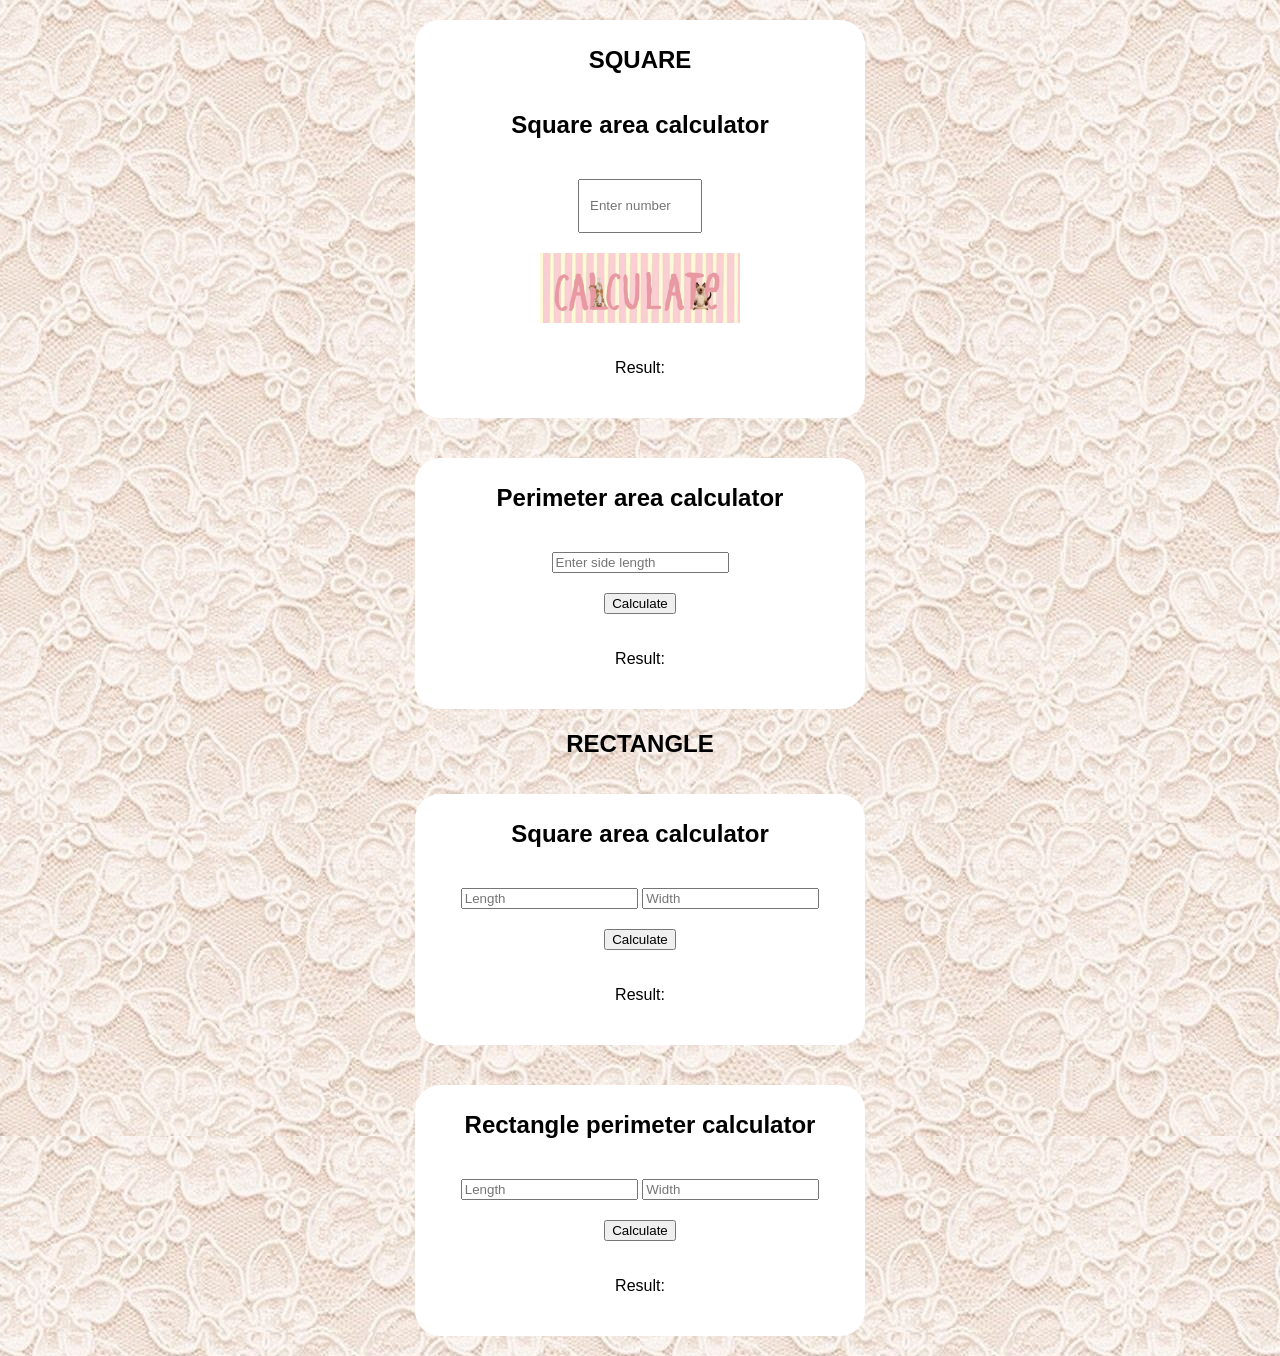
==== page-cat.html @ a0e6dc60 "Add initial HTML, CSS, and JavaScript for Cat Calculator functionality" ====
<!DOCTYPE html>
<html>

<head>
    <title>Cat Calculator</title>
    <link rel="stylesheet" href="index.css">
</head>

<body>

    <body class="cat-page"></body>

    <div class="calculator">
        <h1 class="text">SQUARE</h1>
        <h2 class="text">Square area calculator</h2>

        <input class="input" id="numberInput" type="number" placeholder="Enter number">

        <button id="calculateBtn" class="calculate"></button>

        <p id="result">Result:</p>

    </div>
    <div class="calculator">

        <h2 class="text">Perimeter area calculator</h2>

        <input id="sideInput" type="number" placeholder="Enter side length">

        <button id="btn2">Calculate</button>

        <p id="result2">Result:</p>

    </div>

    <h1 class="text">RECTANGLE</h1>
    <div class="calculator">

        <h2 class="text">Square area calculator</h2>

        <div class="inputs">
            <input id="lengthInput" type="number" placeholder="Length">

            <input id="widthInput" type="number" placeholder="Width">
        </div>

        <button id="rectangleAreaBtn">Calculate</button>

        <p id="rectangleAreaResult">Result:</p>

    </div>

    <div class="calculator">

        <h2 class="text">Rectangle perimeter calculator</h2>

        <div class="inputs">
            <input id="perimeterLength" type="number" placeholder="Length">

            <input id="perimeterWidth" type="number" placeholder="Width">
        </div>

        <button id="rectanglePerimeterBtn">Calculate</button>

        <p id="rectanglePerimeterResult">Result:</p>

    </div>



    <script src="script.js"></script>
</body>

</html>
---- index.css ----
body {
    margin: 0;
    font-family: sans-serif;
    text-align: center;
}

.choose {
    display: flex;
    justify-content: center;
    align-items: center;
    gap: 40px;
    height: 80vh;
}

.img-btn {
    display: inline-block;
    text-decoration: none;
    cursor: pointer;
}

.img-btn img {
    width: 220px;
    height: 150px;
    object-fit: cover;
    border-radius: 30px;
    box-shadow: 0 10px 20px rgba(0, 0, 0, 0.2);
    transition: transform 0.3s ease;
    /* Плавность увеличения */

}

.img-btn:hover img {
    transform: scale(1.05);
    /* Эффект увеличения при наведении */
}

.text {
    font-size: 24px;
    margin-top: 1px;
}

.choose {
    display: flex;
    gap: 150px;
}



@media (max-width: 1000px) {
    .text {
        font-size: 32px;
        padding: 0 15px;
    }

    .choose {
        flex-direction: column;
        gap: 30px;
        height: auto;
        margin-top: 30px;
        flex-direction: column;
        gap: 30px;
    }

    .img-btn img {
        width: 280px;
        height: 180px;
        margin-top: 0;
    }

    .calculator {
        width: 95%;
        padding: 20px;
    }

    input,
    button {
        width: 100%;
        font-size: 20px;
        padding: 15px;
        box-sizing: border-box;
    }
}

body {
    display: flex;
    flex-direction: column;
    align-items: center;
}


.calculator {
    width: 300px;
    padding: 25px;
    margin: 20px;
    border-radius: 25px;
    background: white;
    width: 90%;
    max-width: 400px;
}

body {
    background-image: url("assets/pink-detaild-background.jpg");
}

.calculate {
    background-image: url("assets/calculate-light-pink.jpg");
}

.calculate {
    width: 200px;
    height: 70px;

    background-image: url("assets/calculate-light-pink.jpg");
    background-size: cover;
    background-position: center;

    border: none;
    cursor: pointer;
}

.calculator {
    display: flex;
    flex-direction: column;
    align-items: center;
    gap: 20px;
}

.input {
    width: 100px;
    height: 30px;
    padding: 10px;
    ;
}
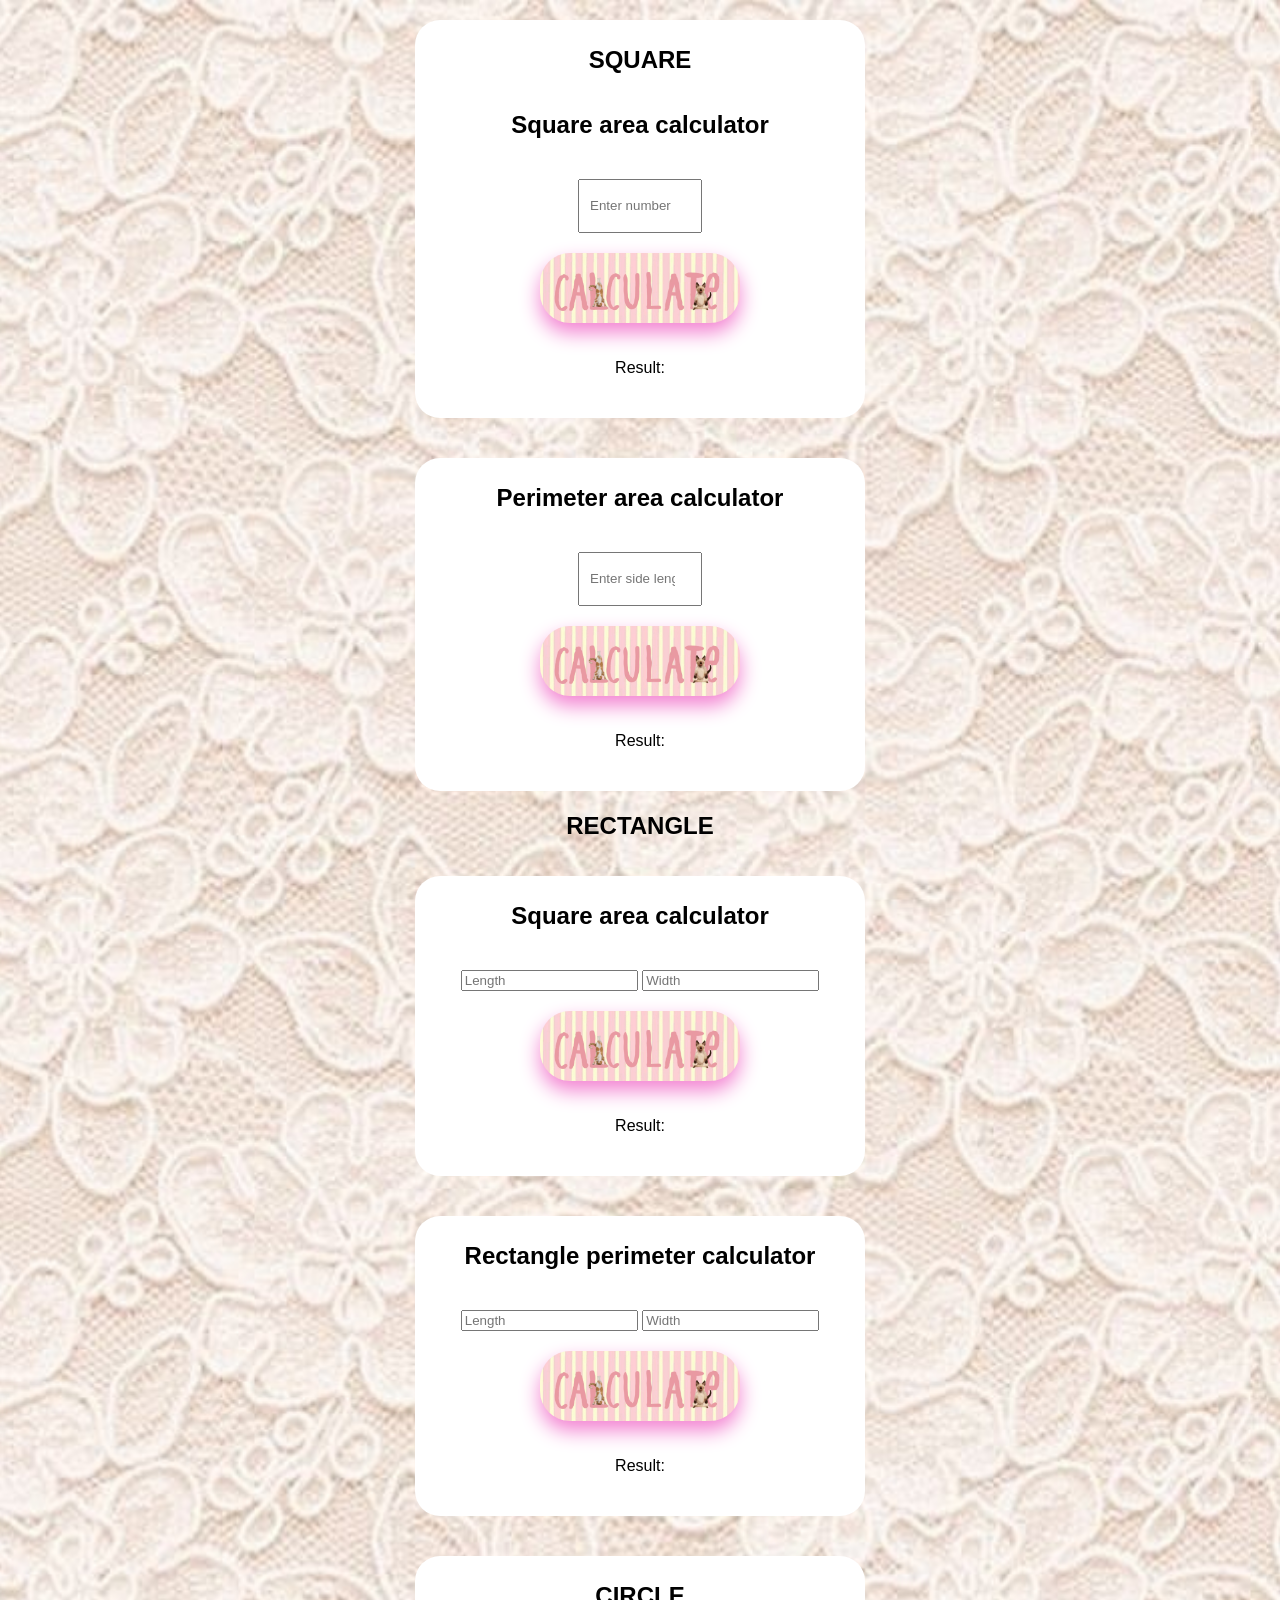
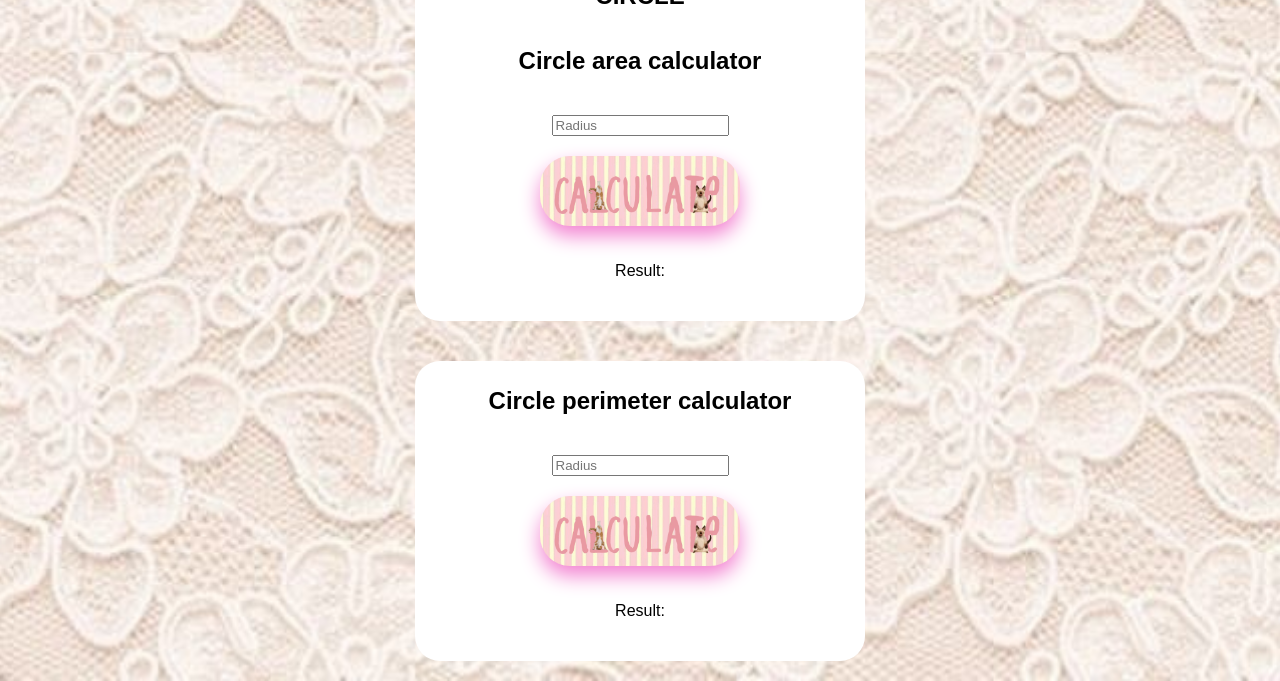
==== commit a579631d: "Add calculator functionality for circle area and perimeter; update HTML and CSS for dog calculator p" ====
--- a/page-cat.html
+++ b/page-cat.html
@@ -8,67 +8,96 @@
 
 <body>
 
-    <body class="cat-page"></body>
+    <body class="cat-page">
+        <div class="calculator">
+            <h1 class="text">SQUARE</h1>
+            <h2 class="text">Square area calculator</h2>
 
-    <div class="calculator">
-        <h1 class="text">SQUARE</h1>
-        <h2 class="text">Square area calculator</h2>
+            <input class="input" id="numberInput" type="number" placeholder="Enter number">
 
-        <input class="input" id="numberInput" type="number" placeholder="Enter number">
+            <button id="calculateBtn" class="calculate"></button>
 
-        <button id="calculateBtn" class="calculate"></button>
+            <p id="result">Result:</p>
 
-        <p id="result">Result:</p>
+        </div>
+        <div class="calculator">
 
-    </div>
-    <div class="calculator">
+            <h2 class="text">Perimeter area calculator</h2>
 
-        <h2 class="text">Perimeter area calculator</h2>
+            <input class="input" id="sideInput" type="number" placeholder="Enter side length">
 
-        <input id="sideInput" type="number" placeholder="Enter side length">
+            <button id="btn2" class="calculate"></button>
 
-        <button id="btn2">Calculate</button>
+            <p id="result2">Result:</p>
 
-        <p id="result2">Result:</p>
-
-    </div>
-
-    <h1 class="text">RECTANGLE</h1>
-    <div class="calculator">
-
-        <h2 class="text">Square area calculator</h2>
-
-        <div class="inputs">
-            <input id="lengthInput" type="number" placeholder="Length">
-
-            <input id="widthInput" type="number" placeholder="Width">
         </div>
 
-        <button id="rectangleAreaBtn">Calculate</button>
+        <h1 class="text">RECTANGLE</h1>
+        <div class="calculator">
 
-        <p id="rectangleAreaResult">Result:</p>
+            <h2 class="text">Square area calculator</h2>
 
-    </div>
+            <div class="inputs">
+                <input id="lengthInput" type="number" placeholder="Length">
 
-    <div class="calculator">
+                <input id="widthInput" type="number" placeholder="Width">
+            </div>
 
-        <h2 class="text">Rectangle perimeter calculator</h2>
+            <button id="rectangleAreaBtn" class="calculate"></button>
 
-        <div class="inputs">
-            <input id="perimeterLength" type="number" placeholder="Length">
+            <p id="rectangleAreaResult">Result:</p>
 
-            <input id="perimeterWidth" type="number" placeholder="Width">
         </div>
 
-        <button id="rectanglePerimeterBtn">Calculate</button>
+        <div class="calculator">
 
-        <p id="rectanglePerimeterResult">Result:</p>
+            <h2 class="text">Rectangle perimeter calculator</h2>
 
-    </div>
+            <div class="inputs">
+                <input id="perimeterLength" type="number" placeholder="Length">
+
+                <input id="perimeterWidth" type="number" placeholder="Width">
+            </div>
+
+            <button id="rectanglePerimeterBtn" class="calculate"></button>
+
+            <p id="rectanglePerimeterResult">Result:</p>
+
+        </div>
 
 
 
-    <script src="script.js"></script>
-</body>
+        <div class="calculator">
+            <h1 class="text">CIRCLE</h1>
+            <h2 class="text">Circle area calculator</h2>
+
+            <div class="inputs">
+                <input id="radiusInput" type="number" placeholder="Radius">
+            </div>
+
+            <button id="circleAreaBtn" class="calculate"></button>
+
+            <p id="circleAreaResult">Result:</p>
+
+        </div>
+
+        <div class="calculator">
+
+            <h2 class="text">Circle perimeter calculator</h2>
+
+            <div class="inputs">
+                <input id="radiusInput" type="number" placeholder="Radius">
+            </div>
+
+            <button id="circlePerimeterBtn" class="calculate"></button>
+
+            <p id="circlePerimeterResult">Result:</p>
+
+        </div>
+
+
+
+        <script src="script.js"></script>
+    </body>
 
 </html>
--- a/index.css
+++ b/index.css
@@ -37,11 +37,6 @@
 .text {
     font-size: 24px;
     margin-top: 1px;
-}
-
-.choose {
-    display: flex;
-    gap: 150px;
 }
 
 
@@ -98,9 +93,6 @@
     max-width: 400px;
 }
 
-body {
-    background-image: url("assets/pink-detaild-background.jpg");
-}
 
 .calculate {
     background-image: url("assets/calculate-light-pink.jpg");
@@ -109,13 +101,35 @@
 .calculate {
     width: 200px;
     height: 70px;
-
     background-image: url("assets/calculate-light-pink.jpg");
     background-size: cover;
     background-position: center;
-
+    box-shadow: 0 10px 20px rgb(243, 132, 210);
+    transition: transform 0.3s ease;
     border: none;
     cursor: pointer;
+    border-radius: 30px;
+}
+
+.calculate:hover {
+    transform: scale(1.05);
+}
+
+.calculate2 {
+    width: 200px;
+    height: 70px;
+    background-image: url("assets/calculate-blue.png");
+    background-size: cover;
+    background-position: center;
+    box-shadow: 0 10px 20px rgb(132, 212, 243);
+    transition: transform 0.3s ease;
+    border: none;
+    cursor: pointer;
+    border-radius: 30px;
+}
+
+.calculate2:hover {
+    transform: scale(1.05);
 }
 
 .calculator {
@@ -131,3 +145,42 @@
     padding: 10px;
     ;
 }
+
+.choose-page {
+    background-image: url("assets/mops-lisun.mp4");
+    background-size: cover;
+    background-position: center;
+    background-repeat: no-repeat;
+}
+
+.cat-page {
+    background-image: url("assets/pink-detaild-background.jpg");
+    background-size: cover;
+    background-position: center;
+    background-repeat: no-repeat;
+}
+
+.dog-page {
+    background-image: url("assets/blue-scuasres.jpg");
+    background-size: cover;
+    background-position: center;
+    background-repeat: no-repeat;
+}
+
+body {
+    margin: 0;
+}
+
+.background-video {
+    position: fixed;
+    inset: 0;
+    width: 100%;
+    height: 100%;
+    object-fit: cover;
+    z-index: -1;
+}
+
+.content {
+    position: relative;
+    z-index: 1;
+}
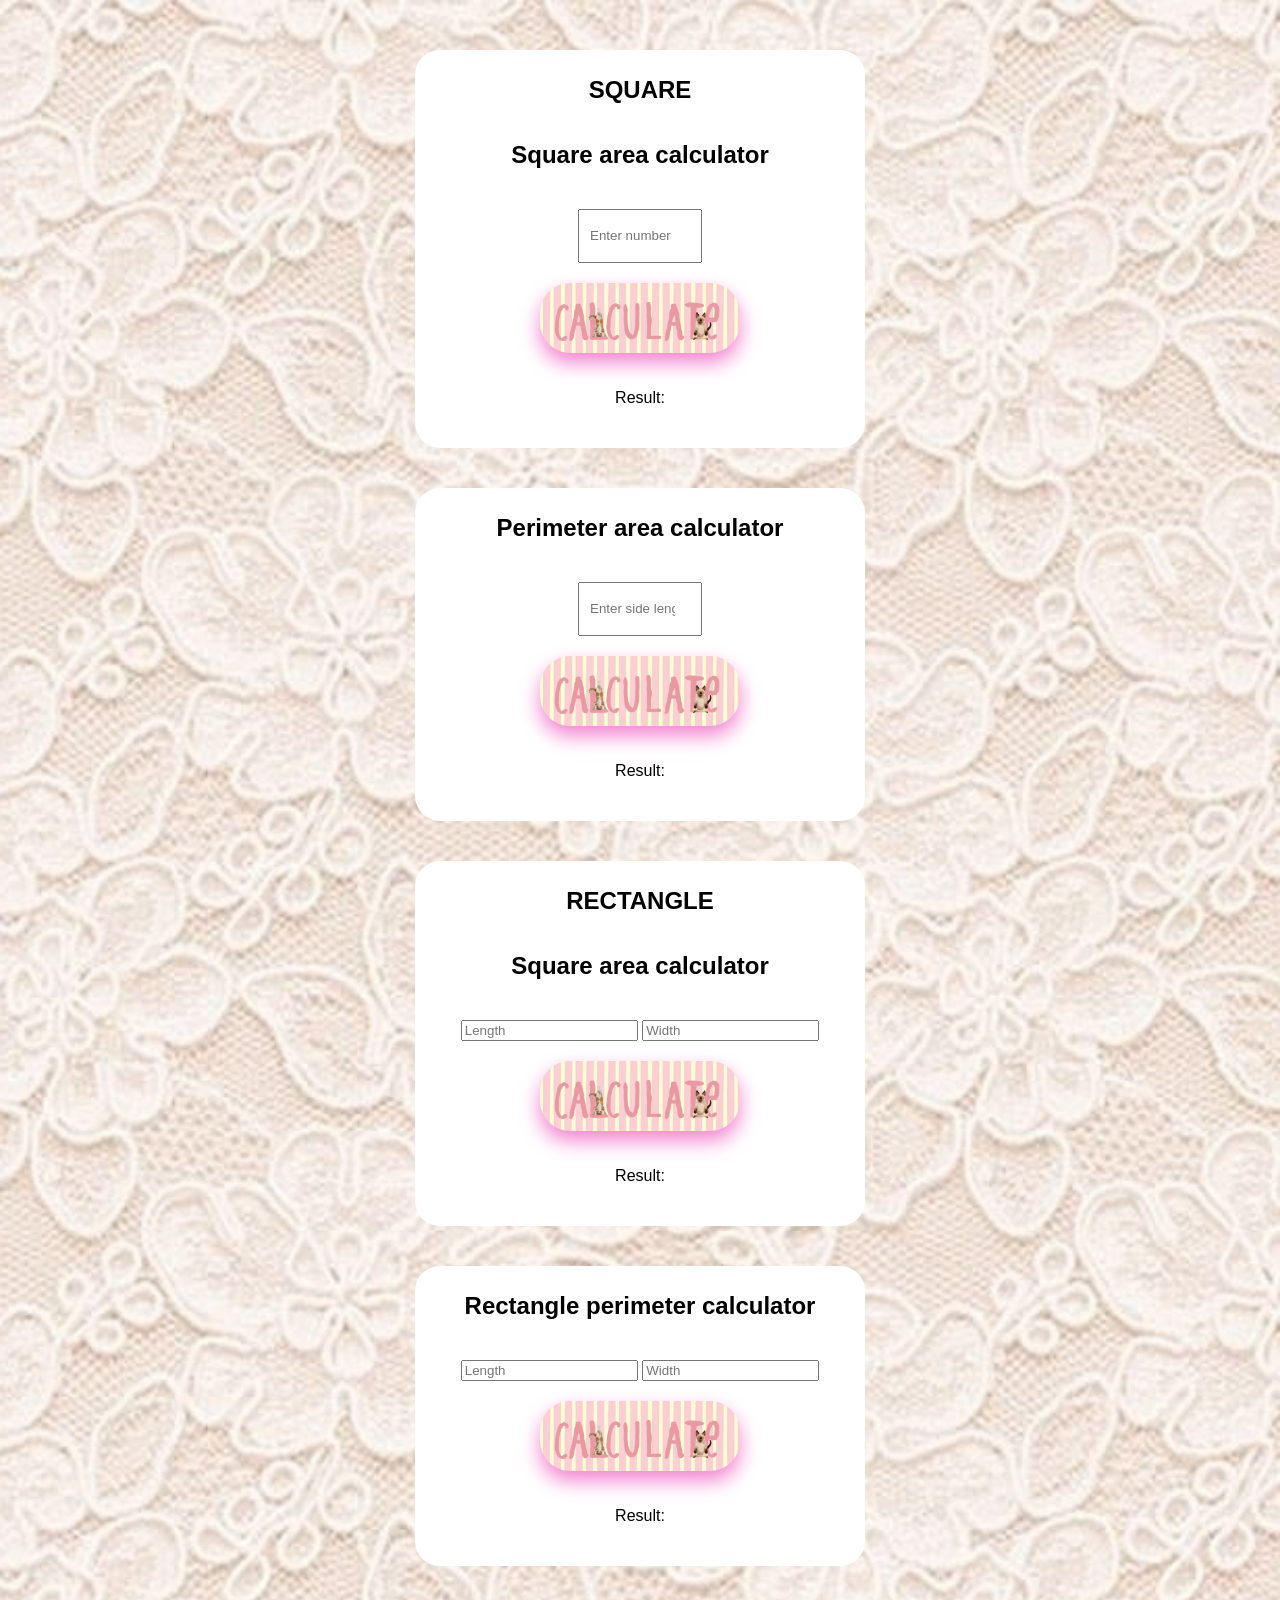
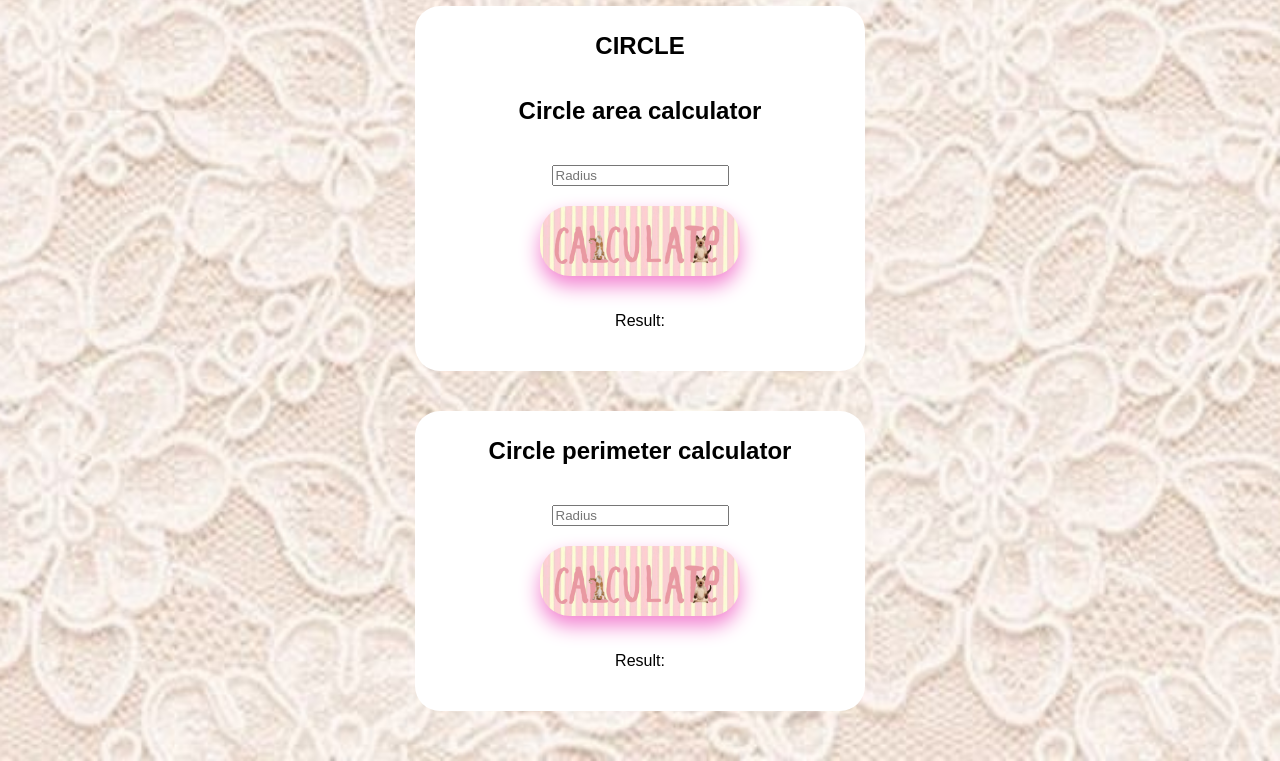
==== commit ed951265: "Add files via upload" ====
--- a/page-cat.html
+++ b/page-cat.html
@@ -1,103 +1,105 @@
-<!DOCTYPE html>
-<html>
-
-<head>
-    <title>Cat Calculator</title>
-    <link rel="stylesheet" href="index.css">
-</head>
-
-<body>
-
-    <body class="cat-page">
-        <div class="calculator">
-            <h1 class="text">SQUARE</h1>
-            <h2 class="text">Square area calculator</h2>
-
-            <input class="input" id="numberInput" type="number" placeholder="Enter number">
-
-            <button id="calculateBtn" class="calculate"></button>
-
-            <p id="result">Result:</p>
-
-        </div>
-        <div class="calculator">
-
-            <h2 class="text">Perimeter area calculator</h2>
-
-            <input class="input" id="sideInput" type="number" placeholder="Enter side length">
-
-            <button id="btn2" class="calculate"></button>
-
-            <p id="result2">Result:</p>
-
-        </div>
-
-        <h1 class="text">RECTANGLE</h1>
-        <div class="calculator">
-
-            <h2 class="text">Square area calculator</h2>
-
-            <div class="inputs">
-                <input id="lengthInput" type="number" placeholder="Length">
-
-                <input id="widthInput" type="number" placeholder="Width">
-            </div>
-
-            <button id="rectangleAreaBtn" class="calculate"></button>
-
-            <p id="rectangleAreaResult">Result:</p>
-
-        </div>
-
-        <div class="calculator">
-
-            <h2 class="text">Rectangle perimeter calculator</h2>
-
-            <div class="inputs">
-                <input id="perimeterLength" type="number" placeholder="Length">
-
-                <input id="perimeterWidth" type="number" placeholder="Width">
-            </div>
-
-            <button id="rectanglePerimeterBtn" class="calculate"></button>
-
-            <p id="rectanglePerimeterResult">Result:</p>
-
-        </div>
-
-
-
-        <div class="calculator">
-            <h1 class="text">CIRCLE</h1>
-            <h2 class="text">Circle area calculator</h2>
-
-            <div class="inputs">
-                <input id="radiusInput" type="number" placeholder="Radius">
-            </div>
-
-            <button id="circleAreaBtn" class="calculate"></button>
-
-            <p id="circleAreaResult">Result:</p>
-
-        </div>
-
-        <div class="calculator">
-
-            <h2 class="text">Circle perimeter calculator</h2>
-
-            <div class="inputs">
-                <input id="radiusInput" type="number" placeholder="Radius">
-            </div>
-
-            <button id="circlePerimeterBtn" class="calculate"></button>
-
-            <p id="circlePerimeterResult">Result:</p>
-
-        </div>
-
-
-
-        <script src="script.js"></script>
-    </body>
-
-</html>
+<!DOCTYPE html>
+<html>
+
+<head>
+    <title>Cat Calculator</title>
+    <link rel="stylesheet" href="index.css">
+    <meta name="viewport" content="width=device-width, initial-scale=1.0">
+</head>
+
+<body class="cat-page">
+
+
+    <div class="calculator">
+        <h1 class="text">SQUARE</h1>
+        <h2 class="text">Square area calculator</h2>
+
+        <input class="input" id="numberInput" type="number" placeholder="Enter number">
+
+        <button id="calculateBtn" class="calculate"></button>
+
+        <p id="result">Result:</p>
+
+    </div>
+    <div class="calculator">
+
+        <h2 class="text">Perimeter area calculator</h2>
+
+        <input class="input" id="sideInput" type="number" placeholder="Enter side length">
+
+        <button id="btn2" class="calculate"></button>
+
+        <p id="result2">Result:</p>
+
+    </div>
+
+    <div class="calculator">
+
+        <h1 class="text">RECTANGLE</h1>
+
+        <h2 class="text">Square area calculator</h2>
+
+        <div class="inputs">
+            <input id="lengthInput" type="number" placeholder="Length">
+
+            <input id="widthInput" type="number" placeholder="Width">
+        </div>
+
+        <button id="rectangleAreaBtn" class="calculate"></button>
+
+        <p id="rectangleAreaResult">Result:</p>
+
+    </div>
+
+    <div class="calculator">
+
+        <h2 class="text">Rectangle perimeter calculator</h2>
+
+        <div class="inputs">
+            <input id="perimeterLength" type="number" placeholder="Length">
+
+            <input id="perimeterWidth" type="number" placeholder="Width">
+        </div>
+
+        <button id="rectanglePerimeterBtn" class="calculate"></button>
+
+        <p id="rectanglePerimeterResult">Result:</p>
+
+    </div>
+
+
+
+    <div class="calculator">
+        <h1 class="text">CIRCLE</h1>
+        <h2 class="text">Circle area calculator</h2>
+
+        <div class="inputs">
+            <input id="radiusInput" type="number" placeholder="Radius">
+        </div>
+
+        <button id="circleAreaBtn" class="calculate"></button>
+
+        <p id="circleAreaResult">Result:</p>
+
+    </div>
+
+    <div class="calculator">
+
+        <h2 class="text">Circle perimeter calculator</h2>
+
+        <div class="inputs">
+            <input id="radiusInput" type="number" placeholder="Radius">
+        </div>
+
+        <button id="circlePerimeterBtn" class="calculate"></button>
+
+        <p id="circlePerimeterResult">Result:</p>
+
+    </div>
+
+
+
+    <script src="script.js"></script>
+</body>
+
+</html>
--- a/index.css
+++ b/index.css
@@ -1,186 +1,161 @@
-body {
-    margin: 0;
-    font-family: sans-serif;
-    text-align: center;
-}
-
-.choose {
-    display: flex;
-    justify-content: center;
-    align-items: center;
-    gap: 40px;
-    height: 80vh;
-}
-
-.img-btn {
-    display: inline-block;
-    text-decoration: none;
-    cursor: pointer;
-}
-
-.img-btn img {
-    width: 220px;
-    height: 150px;
-    object-fit: cover;
-    border-radius: 30px;
-    box-shadow: 0 10px 20px rgba(0, 0, 0, 0.2);
-    transition: transform 0.3s ease;
-    /* Плавность увеличения */
-
-}
-
-.img-btn:hover img {
-    transform: scale(1.05);
-    /* Эффект увеличения при наведении */
-}
-
-.text {
-    font-size: 24px;
-    margin-top: 1px;
-}
-
-
-
-@media (max-width: 1000px) {
-    .text {
-        font-size: 32px;
-        padding: 0 15px;
-    }
-
-    .choose {
-        flex-direction: column;
-        gap: 30px;
-        height: auto;
-        margin-top: 30px;
-        flex-direction: column;
-        gap: 30px;
-    }
-
-    .img-btn img {
-        width: 280px;
-        height: 180px;
-        margin-top: 0;
-    }
-
-    .calculator {
-        width: 95%;
-        padding: 20px;
-    }
-
-    input,
-    button {
-        width: 100%;
-        font-size: 20px;
-        padding: 15px;
-        box-sizing: border-box;
-    }
-}
-
-body {
-    display: flex;
-    flex-direction: column;
-    align-items: center;
-}
-
-
-.calculator {
-    width: 300px;
-    padding: 25px;
-    margin: 20px;
-    border-radius: 25px;
-    background: white;
-    width: 90%;
-    max-width: 400px;
-}
-
-
-.calculate {
-    background-image: url("assets/calculate-light-pink.jpg");
-}
-
-.calculate {
-    width: 200px;
-    height: 70px;
-    background-image: url("assets/calculate-light-pink.jpg");
-    background-size: cover;
-    background-position: center;
-    box-shadow: 0 10px 20px rgb(243, 132, 210);
-    transition: transform 0.3s ease;
-    border: none;
-    cursor: pointer;
-    border-radius: 30px;
-}
-
-.calculate:hover {
-    transform: scale(1.05);
-}
-
-.calculate2 {
-    width: 200px;
-    height: 70px;
-    background-image: url("assets/calculate-blue.png");
-    background-size: cover;
-    background-position: center;
-    box-shadow: 0 10px 20px rgb(132, 212, 243);
-    transition: transform 0.3s ease;
-    border: none;
-    cursor: pointer;
-    border-radius: 30px;
-}
-
-.calculate2:hover {
-    transform: scale(1.05);
-}
-
-.calculator {
-    display: flex;
-    flex-direction: column;
-    align-items: center;
-    gap: 20px;
-}
-
-.input {
-    width: 100px;
-    height: 30px;
-    padding: 10px;
-    ;
-}
-
-.choose-page {
-    background-image: url("assets/mops-lisun.mp4");
-    background-size: cover;
-    background-position: center;
-    background-repeat: no-repeat;
-}
-
-.cat-page {
-    background-image: url("assets/pink-detaild-background.jpg");
-    background-size: cover;
-    background-position: center;
-    background-repeat: no-repeat;
-}
-
-.dog-page {
-    background-image: url("assets/blue-scuasres.jpg");
-    background-size: cover;
-    background-position: center;
-    background-repeat: no-repeat;
-}
-
-body {
-    margin: 0;
-}
-
-.background-video {
-    position: fixed;
-    inset: 0;
-    width: 100%;
-    height: 100%;
-    object-fit: cover;
-    z-index: -1;
-}
-
-.content {
-    position: relative;
-    z-index: 1;
-}
+body {
+    margin: 0;
+    font-family: sans-serif;
+    text-align: center;
+}
+
+.choose {
+    display: flex;
+    justify-content: center;
+    align-items: center;
+    gap: 40px;
+    height: 80vh;
+}
+
+.img-btn {
+    display: inline-block;
+    text-decoration: none;
+    cursor: pointer;
+}
+
+.img-btn img {
+    width: 220px;
+    height: 150px;
+    object-fit: cover;
+    border-radius: 30px;
+    box-shadow: 0 10px 20px rgba(0, 0, 0, 0.2);
+    transition: transform 0.3s ease;
+}
+
+.img-btn:hover img {
+    transform: scale(1.05);
+}
+
+.text {
+    font-size: 24px;
+    margin-top: 1px;
+}
+
+@media (max-width: 1000px) {
+    .text {
+        font-size: 32px;
+        padding: 0 15px;
+    }
+
+    .choose {
+        flex-direction: column;
+        gap: 30px;
+        height: auto;
+        margin-top: 30px;
+    }
+
+    .img-btn img {
+        width: 280px;
+        height: 180px;
+        margin-top: 0;
+    }
+
+    .calculator {
+        width: 95%;
+        padding: 20px;
+    }
+
+    input,
+    button {
+        width: 100%;
+        font-size: 20px;
+        padding: 15px;
+        box-sizing: border-box;
+    }
+}
+
+.calculator {
+    width: 300px;
+    padding: 25px;
+    margin: 20px;
+    border-radius: 25px;
+    background: white;
+    width: 90%;
+    max-width: 400px;
+    display: flex;
+    flex-direction: column;
+    align-items: center;
+    gap: 20px;
+}
+
+.calculate {
+    width: 200px;
+    height: 70px;
+    background-image: url("assets/calculate-light-pink.jpg");
+    background-size: cover;
+    background-position: center;
+    box-shadow: 0 10px 20px rgb(243, 132, 210);
+    transition: transform 0.3s ease;
+    border: none;
+    cursor: pointer;
+    border-radius: 30px;
+}
+
+.calculate:hover {
+    transform: scale(1.05);
+}
+
+.calculate2 {
+    width: 200px;
+    height: 70px;
+    background-image: url("assets/calculate-blue.png");
+    background-size: cover;
+    background-position: center;
+    box-shadow: 0 10px 20px rgb(132, 212, 243);
+    transition: transform 0.3s ease;
+    border: none;
+    cursor: pointer;
+    border-radius: 30px;
+}
+
+.calculate2:hover {
+    transform: scale(1.05);
+}
+
+.input {
+    width: 100px;
+    height: 30px;
+    padding: 10px;
+}
+
+.cat-page {
+    background-image: url("assets/pink-detaild-background.jpg");
+    background-size: cover;
+    background-position: center;
+    background-repeat: no-repeat;
+}
+
+.dog-page {
+    background-image: url("assets/blue-scuasres.jpg");
+    background-size: cover;
+    background-position: center;
+    background-repeat: no-repeat;
+}
+
+.background-video {
+    position: fixed;
+    inset: 0;
+    width: 100%;
+    height: 100%;
+    object-fit: cover;
+    z-index: -1;
+}
+
+.content {
+    position: relative;
+    z-index: 1;
+}
+
+.dog-page,
+.cat-page {
+    display: flex;
+    flex-direction: column;
+    align-items: center;
+    min-height: 100vh;
+    padding: 30px 15px;
+}
